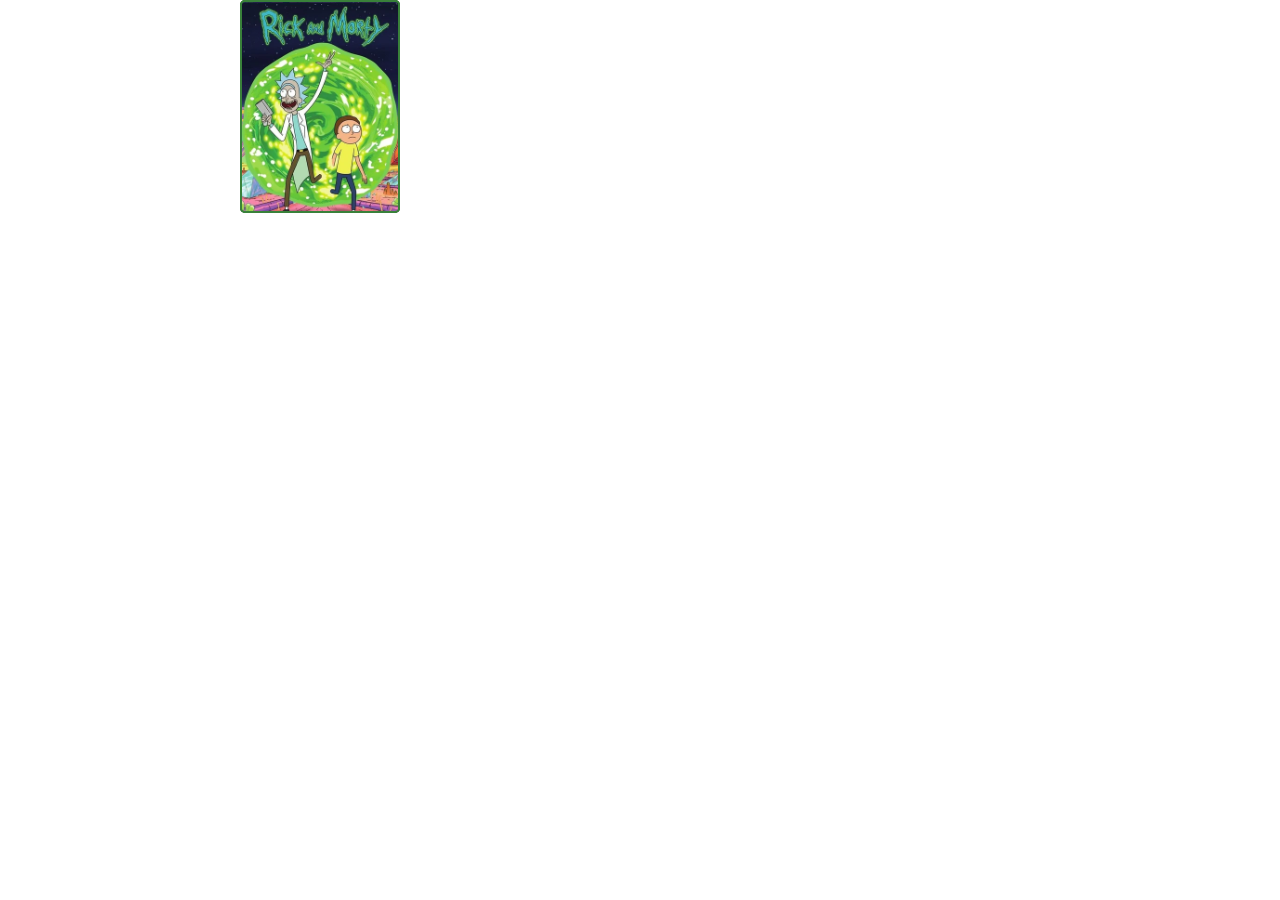
==== pages/game.html @ 5608d7c5 "memory-game" ====
<!DOCTYPE html>
<html lang="en">
   <head>
      <meta charset="UTF-8" />
      <meta http-equiv="X-UA-Compatible" content="IE=edge" />
      <meta name="viewport" content="width=device-width, initial-scale=1.0" />
      <link rel="stylesheet" href="../CSS/reset.css" />
      <link rel="stylesheet" href="../CSS/game.css" />
      <script defer src="..//js/game.js"></script>

      <title>Memory Game</title>
   </head>
   <body>
      <div class="grid">
         <div class="card">
            <div class="face front"></div>
            <div class="face back"></div>
         </div>
      </div>
   </body>
</html>
---- CSS/game.css ----
.grid {
   display: grid;
   grid-template-columns: repeat(5, 1fr);
   gap: 15 px;
   width: 100%;
   max-width: 800px;
   margin: 0 auto;
}

.card {
   aspect-ratio: 3/4;
   width: 100%;
   background: #333;
   border-radius: 5px;
   position: relative;
   transition: all 400ms ease;
   transform-style: preserve-3d;
}

.face {
   width: 100%;
   height: 100%;
   position: absolute;
   background-size: cover;
   background-position: center;
   border: 2px solid #39813a;
   border-radius: 5px;
}
.front {
   background: red;
   transform: rotateY(180deg);
}
.back {
   background-image: url("../images/back.png");
   backface-visibility: hidden;
}

.card:hover {
   transform: rotateY(180deg);
}
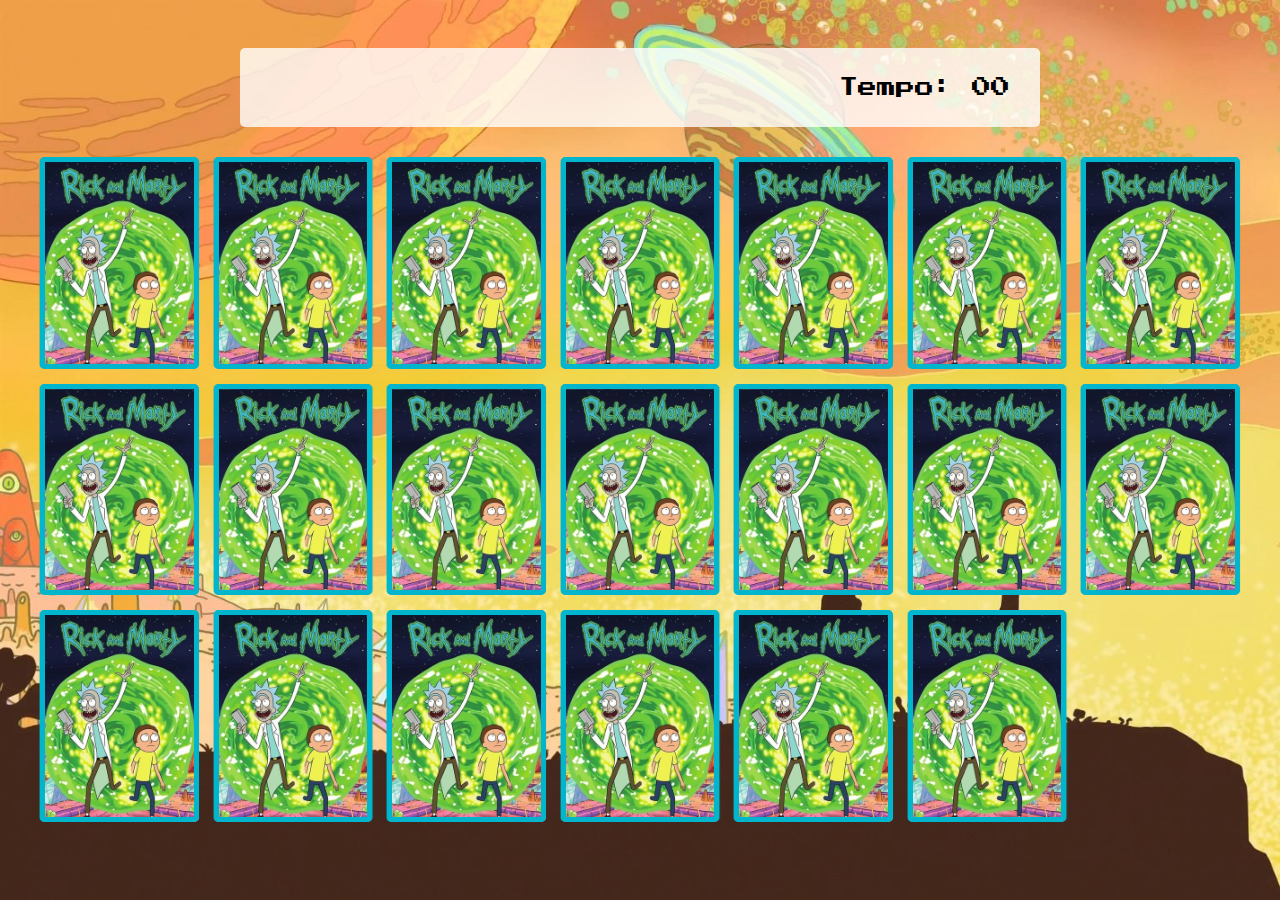
==== commit 9e7ffc6e: "att" ====
--- a/pages/game.html
+++ b/pages/game.html
@@ -11,11 +11,13 @@
       <title>Memory Game</title>
    </head>
    <body>
-      <div class="grid">
-         <div class="card">
-            <div class="face front"></div>
-            <div class="face back"></div>
-         </div>
-      </div>
+      <main>
+         <header>
+            <span class="player"></span>
+            <span>Tempo: <span class="timer">00</span></span>
+         </header>
+
+         <div class="grid"></div>
+      </main>
    </body>
 </html>
--- a/CSS/game.css
+++ b/CSS/game.css
@@ -1,20 +1,45 @@
+main {
+   display: flex;
+   flex-direction: column;
+   width: 100%;
+   background-image: url("../images/bg.jpg");
+   background-size: cover;
+   min-height: 100vh;
+   align-items: center;
+   justify-content: center;
+   padding: 20px 20px 50px;
+}
+
+header {
+   display: flex;
+   align-items: center;
+   justify-content: space-between;
+   background-color: rgba(255, 255, 255, 0.8);
+   font-size: 1.2em;
+   width: 100%;
+   max-width: 800px;
+   padding: 30px;
+   margin: 0 0 30px;
+   border-radius: 5px;
+}
+
 .grid {
    display: grid;
-   grid-template-columns: repeat(5, 1fr);
-   gap: 15 px;
+   grid-template-columns: repeat(7, 1fr);
+   gap: 15px;
    width: 100%;
-   max-width: 800px;
+   max-width: 1200px;
    margin: 0 auto;
 }
 
 .card {
    aspect-ratio: 3/4;
    width: 100%;
-   background: #333;
    border-radius: 5px;
    position: relative;
    transition: all 400ms ease;
    transform-style: preserve-3d;
+   background-color: #ccc;
 }
 
 .face {
@@ -23,18 +48,31 @@
    position: absolute;
    background-size: cover;
    background-position: center;
-   border: 2px solid #39813a;
+   border: 5px solid #00b5cc;
    border-radius: 5px;
+   transition: all 400ms ease;
 }
+
 .front {
-   background: red;
    transform: rotateY(180deg);
 }
+
 .back {
    background-image: url("../images/back.png");
    backface-visibility: hidden;
 }
 
-.card:hover {
+.reveal-card {
    transform: rotateY(180deg);
 }
+
+.disabled-card {
+   filter: saturate(0);
+   opacity: 0.5;
+}
+
+@media screen and (max-width: 920px) {
+   .grid {
+      grid-template-columns: repeat(5, 1fr);
+   }
+}
